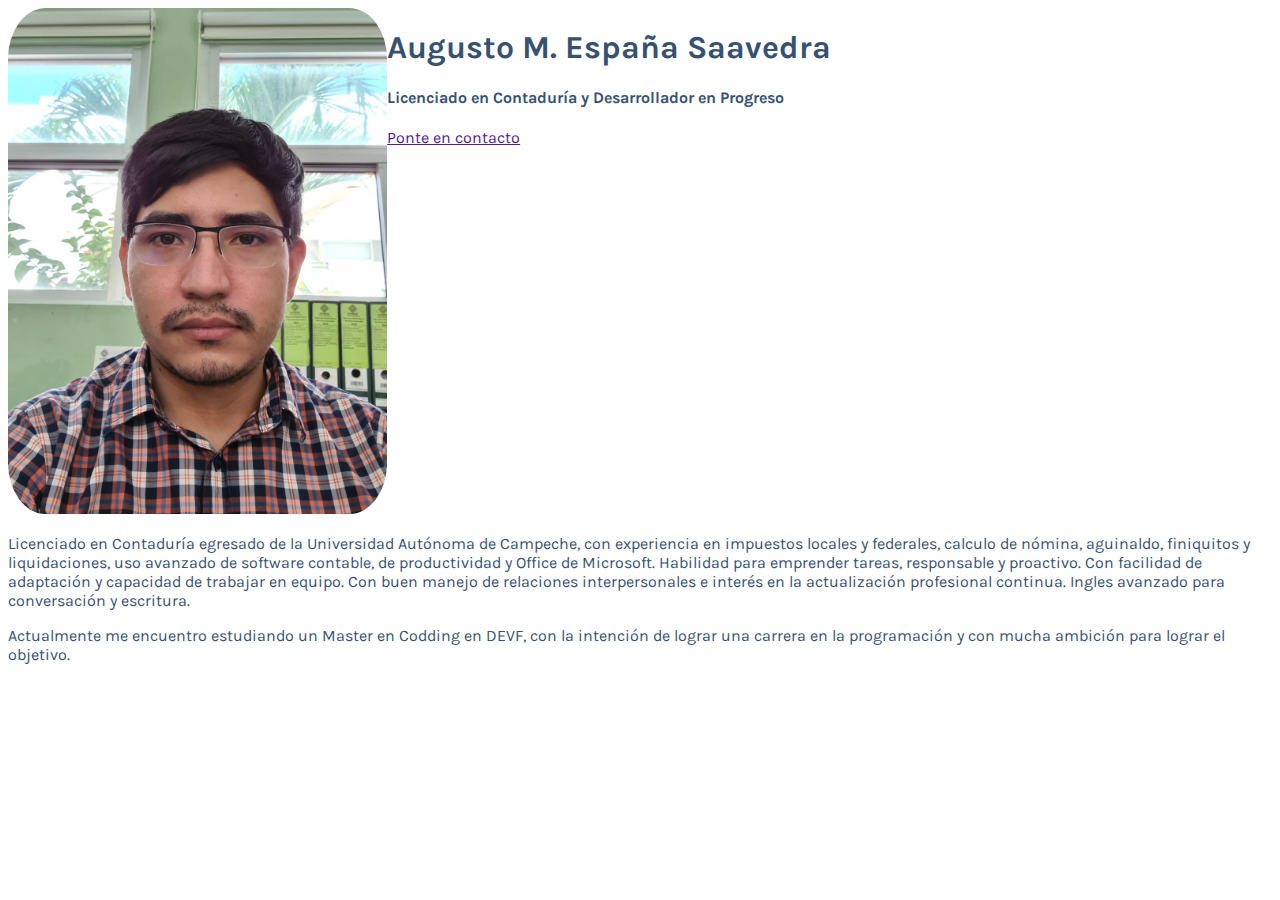
==== projects/cv/index.html @ a479f77f "cv comenzado" ====
<!DOCTYPE html>
<html lang="en">

<head>
    <meta charset="UTF-8">
    <meta http-equiv="X-UA-Compatible" content="IE=edge">
    <meta name="viewport" content="width=device-width, initial-scale=1.0">
    <title>CV Augusto España</title>
    <link rel="stylesheet" href="css/styles.css">
    <link rel="preconnect" href="https://fonts.googleapis.com">
    <link rel="preconnect" href="https://fonts.gstatic.com" crossorigin>
    <link
        href="https://fonts.googleapis.com/css2?family=Karla:ital,wght@0,200;0,300;0,400;0,500;0,600;0,700;0,800;1,200;1,300;1,400;1,500;1,600;1,700;1,800&display=swap"
        rel="stylesheet">
</head>

<body>
    <div class="header-background">
        <header class="container-mp">
            <img class="img-header" src="brand/Augusto M. España Saavedra.jpeg" alt="">
            <div class="header-detail">
                <h1 class="name-header">
                    Augusto M. España Saavedra
                </h1>
                <h4 class="title-header">
                    Licenciado en Contaduría y Desarrollador en Progreso
                </h4>
                <a class="button-header" href="">
                    Ponte en contacto
                </a>
            </div>
        </header>
        <section class="container-paragraph">
            <p>
                Licenciado en Contaduría egresado de la Universidad Autónoma de Campeche, con experiencia en impuestos
                locales y federales, calculo de nómina, aguinaldo, finiquitos y liquidaciones, uso avanzado de software
                contable, de productividad y Office de Microsoft. Habilidad para emprender tareas, responsable y
                proactivo. Con facilidad de adaptación y capacidad de trabajar en equipo. Con buen manejo de relaciones
                interpersonales e interés en la actualización profesional continua. Ingles avanzado para conversación y
                escritura.
            </p>
            <p>
                Actualmente me encuentro estudiando un Master en Codding en DEVF, con la intención de lograr una carrera
                en la programación y con mucha ambición para lograr el objetivo.
            </p>
        </section>


    </div>
</body>

</html>
---- projects/cv/css/styles.css ----
body {
    font-family: 'Karla', sans-serif;
    color: #385170;
}


.header-detail {
    display: inline;
    position: absolute;
}

.img-header {
    width: 30%;
    border-radius: 10%;
}
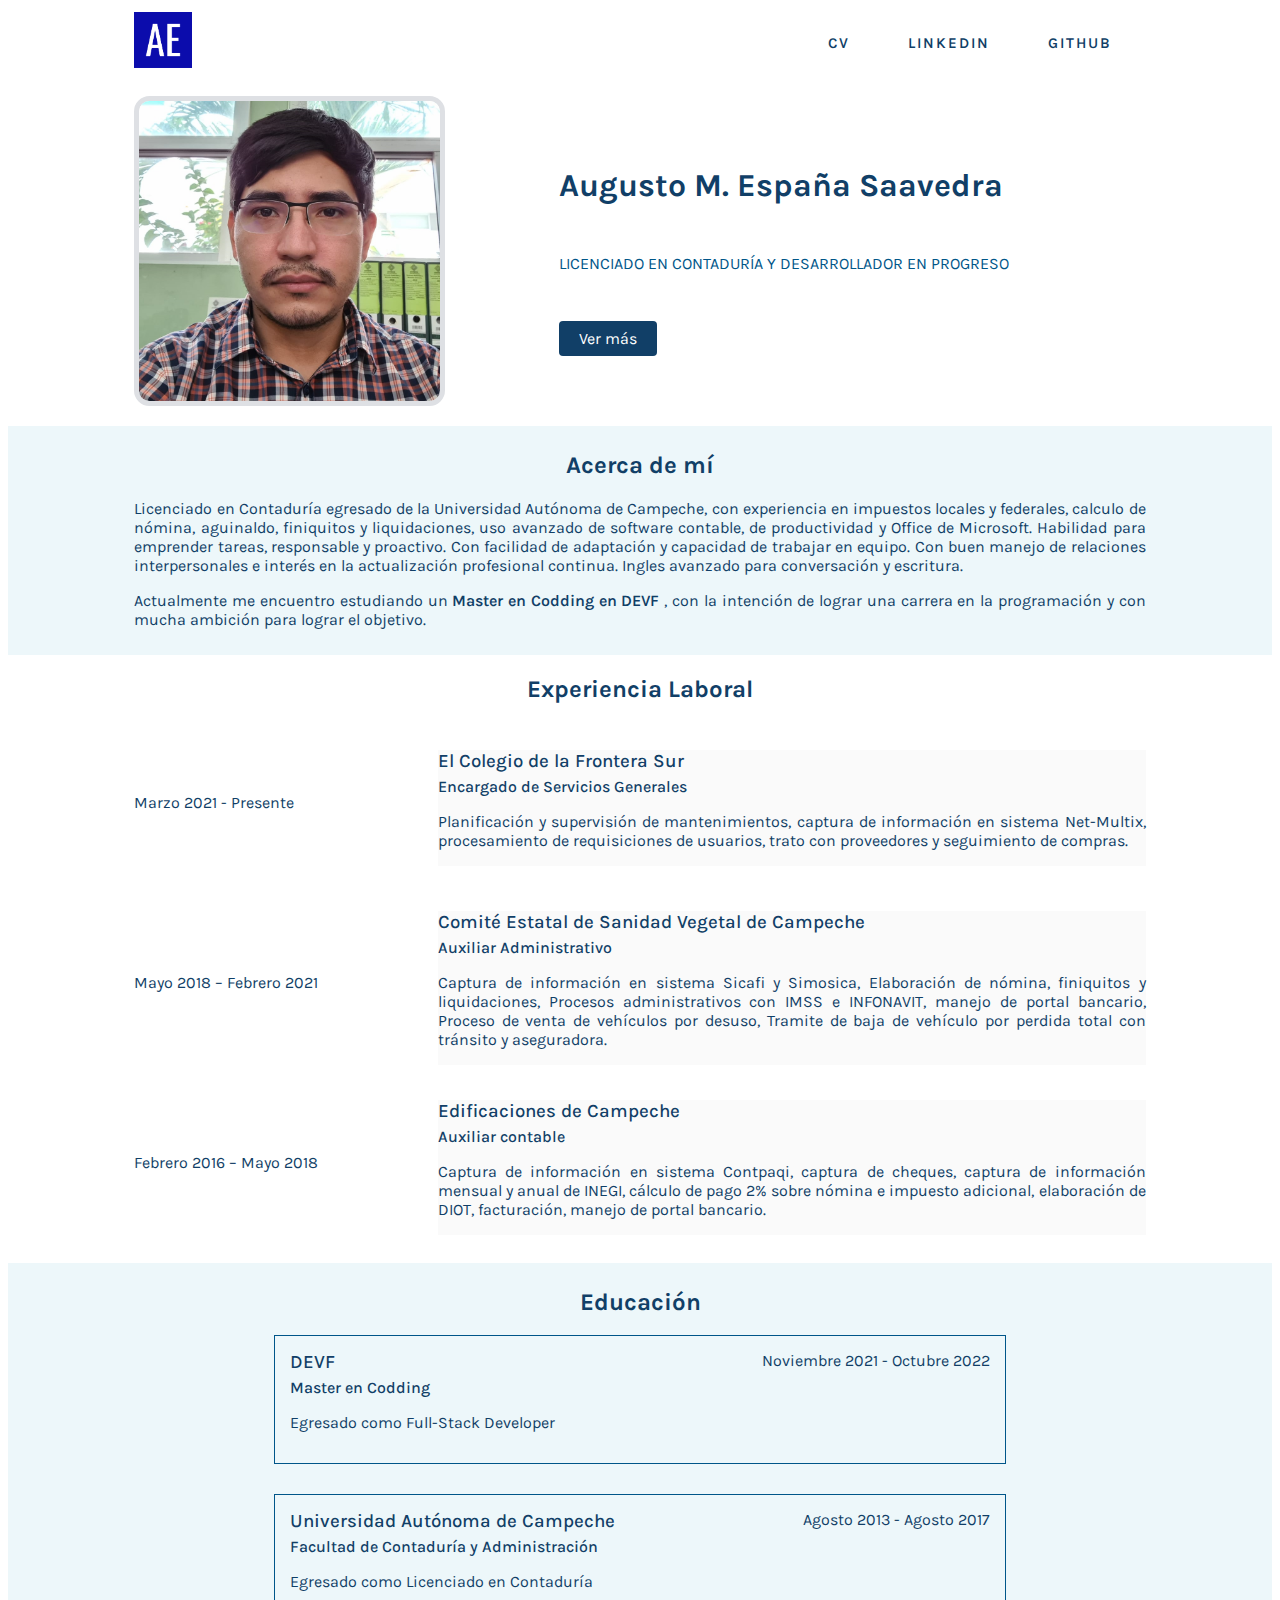
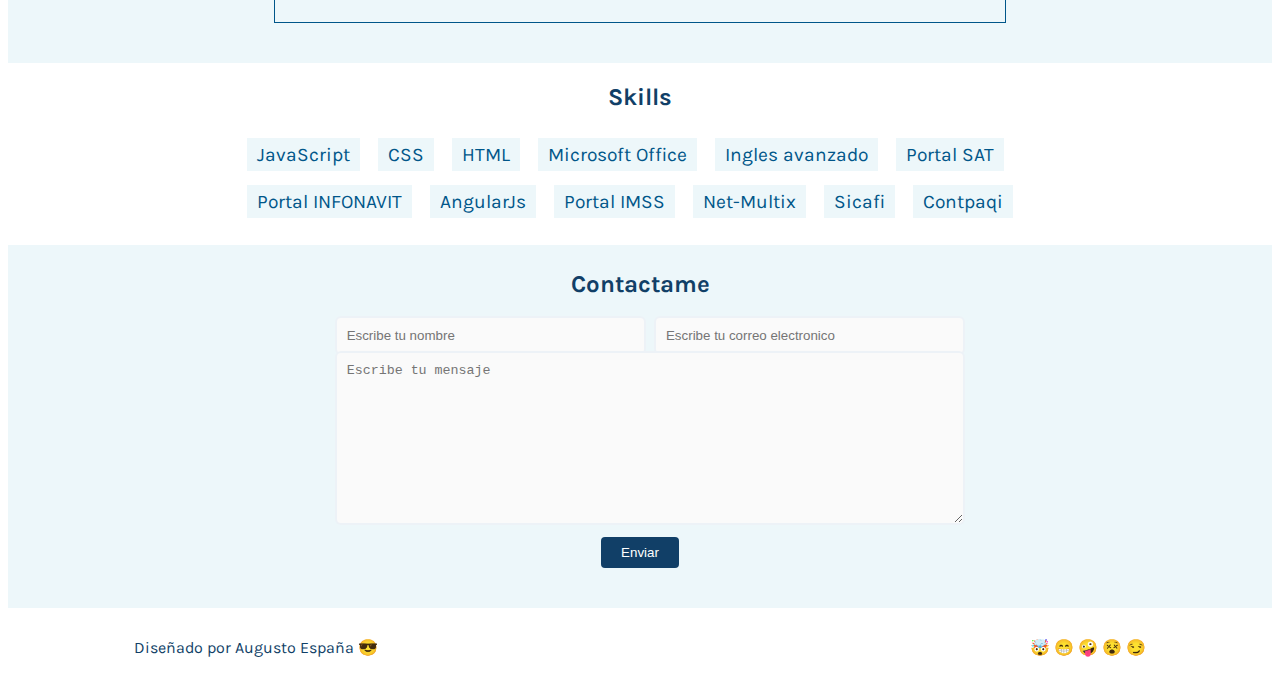
==== commit d25dcc5f: "antes de pinterest" ====
--- a/projects/cv/index.html
+++ b/projects/cv/index.html
@@ -15,9 +15,29 @@
 </head>
 
 <body>
+    <div class="container">
+        <!-- Inicia navbar -->
+        <nav class="mb">
+            <img class="navbar-logo" src="brand/logo_large.png" alt="logo-de-mi-sitio-web.png">
+            <ul class="nav-link">
+                <li class="navbar-element">
+                    <a class="navbar-link" href="">CV</a>
+                </li>
+                <li class="navbar-element">
+                    <a class="navbar-link" href="">LinkedIn</a>
+                </li>
+                <li class="navbar-element">
+                    <a class="navbar-link" href="">Github</a>
+                </li>
+            </ul>
+
+    </div>
+    </nav>
+    <!-- Finaliza navbar -->
+
     <div class="header-background">
-        <header class="container-mp">
-            <img class="img-header" src="brand/Augusto M. España Saavedra.jpeg" alt="">
+        <header id="header_home" class="container mb">
+            <img class="img-header" src="brand/Augusto M. España Saavedra2.jpg" alt="Este-soy-yo.jpg">
             <div class="header-detail">
                 <h1 class="name-header">
                     Augusto M. España Saavedra
@@ -25,28 +45,189 @@
                 <h4 class="title-header">
                     Licenciado en Contaduría y Desarrollador en Progreso
                 </h4>
-                <a class="button-header" href="">
-                    Ponte en contacto
+                <a class="button-main" href=" " target="_blank">
+                    Ver más
                 </a>
             </div>
         </header>
-        <section class="container-paragraph">
-            <p>
-                Licenciado en Contaduría egresado de la Universidad Autónoma de Campeche, con experiencia en impuestos
-                locales y federales, calculo de nómina, aguinaldo, finiquitos y liquidaciones, uso avanzado de software
-                contable, de productividad y Office de Microsoft. Habilidad para emprender tareas, responsable y
-                proactivo. Con facilidad de adaptación y capacidad de trabajar en equipo. Con buen manejo de relaciones
-                interpersonales e interés en la actualización profesional continua. Ingles avanzado para conversación y
-                escritura.
-            </p>
-            <p>
-                Actualmente me encuentro estudiando un Master en Codding en DEVF, con la intención de lograr una carrera
-                en la programación y con mucha ambición para lograr el objetivo.
-            </p>
+        <section class="bg-color2">
+            <div class="container">
+                <h2>Acerca de mí</h2>
+                <p>
+                    Licenciado en Contaduría egresado de la Universidad Autónoma de Campeche, con experiencia en
+                    impuestos
+                    locales y federales, calculo de nómina, aguinaldo, finiquitos y liquidaciones, uso avanzado de
+                    software
+                    contable, de productividad y Office de Microsoft. Habilidad para emprender tareas, responsable y
+                    proactivo. Con facilidad de adaptación y capacidad de trabajar en equipo. Con buen manejo de
+                    relaciones
+                    interpersonales e interés en la actualización profesional continua. Ingles avanzado para
+                    conversación y
+                    escritura.
+                </p>
+                <p>
+                    Actualmente me encuentro estudiando un <span class="text-bold">Master en Codding en DEVF </span>,
+                    con la intención de lograr una carrera
+                    en la programación y con mucha ambición para lograr el objetivo.
+                </p>
+            </div>
         </section>
-
-
-    </div>
+    </div>
+    <section>
+        <div class="container">
+            <h2>
+                Experiencia Laboral
+            </h2>
+            <div class="grid">
+                <div class="jobs-time">
+                    <span class="date-1">
+                        Marzo 2021 - Presente
+                    </span>
+                </div>
+
+                <div class="margin-jobs">
+                    <h3 class="job-1">
+                        El Colegio de la Frontera Sur
+                    </h3>
+                    <h4 class="jobtitle-1">
+                        Encargado de Servicios Generales
+                    </h4>
+                    <p class="responsabilities-1">
+                        Planificación y supervisión de mantenimientos, captura de información en sistema Net-Multix,
+                        procesamiento de requisiciones de usuarios, trato con proveedores y seguimiento de compras.
+                    </p>
+                </div>
+                <div class="jobs-time">
+                    <span class="date-2">
+                        Mayo 2018 – Febrero 2021
+                    </span>
+                </div>
+
+                <div class="margin-jobs">
+                    <h3 class="job-2">
+                        Comité Estatal de Sanidad Vegetal de Campeche
+                    </h3>
+                    <h4 class="jobtitle-2">
+                        Auxiliar Administrativo
+                    </h4>
+                    <p class="responsabilities-2">
+                        Captura de información en sistema Sicafi y Simosica, Elaboración de nómina, finiquitos y
+                        liquidaciones, Procesos administrativos con IMSS e INFONAVIT, manejo de portal bancario, Proceso
+                        de
+                        venta de vehículos por desuso, Tramite de baja de vehículo por perdida total con tránsito y
+                        aseguradora.
+                    </p>
+                </div>
+                <div class="jobs-time">
+                    <span class="date-3">
+                        Febrero 2016 – Mayo 2018
+                    </span>
+                </div>
+
+                <div class="margin-jobs">
+                    <h3 class="job-3">
+                        Edificaciones de Campeche
+                    </h3>
+                    <h4 class="jobtitle-3">
+                        Auxiliar contable
+                    </h4>
+                    <p class="responsabilities-3">
+                        Captura de información en sistema Contpaqi, captura de cheques, captura de información mensual y
+                        anual de INEGI, cálculo de pago 2% sobre nómina e impuesto adicional, elaboración de DIOT,
+                        facturación, manejo de portal bancario.
+                    </p>
+                </div>
+            </div>
+        </div>
+    </section>
+    <section class="bg-color2">
+        <div class="container">
+            <h2>
+                Educación
+            </h2>
+            <div class="education-block">
+                <h3>DEVF</h3>
+                <span class="education-date">Noviembre 2021 - Octubre 2022</span>
+                <h4>Master en Codding</h4>
+                <p>
+                    Egresado como Full-Stack Developer
+                </p>
+            </div>
+            <div class="education-block">
+                <h3>Universidad Autónoma de Campeche</h3>
+                <span class="education-date">Agosto 2013 - Agosto 2017</span>
+                <h4>Facultad de Contaduría y Administración</h4>
+                <p>
+                    Egresado como Licenciado en Contaduría
+                </p>
+            </div>
+        </div>
+    </section>
+    <div class="container">
+        <div id="skills">
+            <h2>Skills</h2>
+            <ul id="ul">
+                <li id="li">JavaScript</li>
+                <li id="li">CSS</li>
+                <li id="li">HTML</li>
+                <li id="li">Microsoft Office</li>
+                <li id="li">Ingles avanzado</li>
+                <li id="li">Portal SAT</li>
+                <li id="li">Portal INFONAVIT</li>
+                <li id="li">AngularJs</li>
+                <li id="li">Portal IMSS</li>
+                <li id="li">Net-Multix</li>
+                <li id="li">Sicafi</li>
+                <li id="li">Contpaqi</li>
+            </ul>
+        </div>
+    </div>
+    <div class="bg-color2">
+        <div class="container">
+            <h2>
+                Contactame
+            </h2>
+            <div>
+                <form action="#" id="contact-form">
+                    <div class="form">
+                        <input type="text" placeholder="Escribe tu nombre">
+                        <input type="text" placeholder="Escribe tu correo electronico">
+                    </div>
+                    <div>
+                        <textarea rows="10" placeholder="Escribe tu mensaje"></textarea>
+                    </div>
+                    <div class="button-contact">
+                        <button class="button-main">
+                            Enviar
+                        </button>
+                    </div>
+
+                </form>
+            </div>
+        </div>
+    </div>
+    <footer class="section-design">
+        <div class="container">
+          <div class="footer__container">
+            <div>
+              <p>Diseñado por Augusto España 😎</p>
+            </div>
+            <div>
+              <ul>
+                <li class="icon-list">🤯</li>
+                <li class="icon-list">😁</li>
+                <li class="icon-list">🤪</li>
+                <li class="icon-list">😵</li>
+                <li class="icon-list">😏</li>
+              </ul>
+            </div>
+          </div>
+    
+        </div>
+    
+      </footer>
+
+
 </body>
 
 </html>--- a/projects/cv/css/styles.css
+++ b/projects/cv/css/styles.css
@@ -1,15 +1,326 @@
 body {
     font-family: 'Karla', sans-serif;
-    color: #385170;
-}
-
+    color: var(--color1);
+}
+
+:root {
+    --color1: #113f67;
+    --color2: #005689;
+    --color3: #096db5;
+    --color4: #007cb9;
+    --color5: #4f81c7;
+    --background-color1: #e7eaf6;
+    --background-color2: #fafafa;
+    --background-color3: #edf7fa;
+    --background-color4: #e4f1fe;
+}
+
+nav {
+    display: flex;
+    justify-content: space-between;
+}
+
+.container {
+    margin: auto;
+    width: 80%;
+}
+
+.navbar-logo {
+    height: 56px;
+    padding: 4px 0px;
+}
+
+.nav-link {
+    height: 36px;
+    display: flex;
+    align-items: center;
+}
+
+.navbar-element {
+    display: inline;
+    padding: 4px;
+    margin-right: 10px;
+}
+
+.navbar-link {
+    color: var(--color1);
+    text-decoration: none;
+    padding: 10px 20px;
+    text-transform: uppercase;
+    font-weight: 600;
+    letter-spacing: 2px;
+    font-size: 15px;
+}
+
+.navbar-link:hover {
+    color: var(--color3);
+}
 
 .header-detail {
+    padding: 50px;
+    display: flex;
+    flex-direction: column;
+    justify-content: space-between;
+    padding-left: 20px;
+}
+
+.img-header {
+    height: 300px;
+    border-radius: 5%;
+    border: 5px solid #dee0e4;
+}
+
+.mb {
+    margin-bottom: 20px;
+}
+
+.mt-50 {
+    margin-top: 50px;
+}
+
+.pb-50 {
+    padding-bottom: 50px;
+}
+
+.mb-50 {
+    margin-bottom: 50px;
+}
+
+.title-header {
+    text-transform: uppercase;
+    color: var(--color2);
+    font-weight: 400;
+    margin-bottom: 20px;
+    margin-top: 0px;
+}
+
+#header_home {
+    display: grid;
+    grid-template-columns: 40% 60%;
+}
+
+.button-main {
+    background-color: var(--color1);
+    color: white;
+    text-decoration: none;
+    width: fit-content;
+    padding: 8px 20px;
+    border-radius: 4px;
+}
+
+.text-bold {
+    font-weight: 600;
+}
+
+h2 {
+    text-align: center;
+}
+
+p {
+    text-align: justify;
+}
+
+.bg-color2 {
+    background-color: var(--background-color3);
+    width: 100%;
+    padding: 5px 0px 10px 0px;
+}
+
+.grid {
+    display: grid;
+    grid-template-columns: 30% 70%;
+    grid-template-rows: 20vh 20vh 20vh;
+}
+
+.date-1 {
+    grid-column: 1 / 2;
+    grid-row: 1 / 4;
+}
+
+.job-1 {
+    grid-column: 2 / 3;
+    grid-row: 1 / 2;
+}
+
+.jobtitle-1 {
+    grid-column: 2 / 3;
+    grid-row: 2 / 3;
+}
+
+.responsabilities-1 {
+    grid-column: 2 / 3;
+    grid-row: 3 / 4;
+}
+
+.date-2 {
+    grid-row: 4 / 7;
+    grid-column: 1 / 2;
+}
+
+.job-2 {
+    grid-column: 2 / 3;
+    grid-row: 4 / 5;
+}
+
+.jobtitle-2 {
+    grid-column: 2 / 3;
+    grid-row: 5 / 6;
+}
+
+.responsabilities-2 {
+    grid-column: 2 / 3;
+    grid-row: 6 / 7;
+}
+
+.date-3 {
+    grid-row: 7 / 10;
+    grid-column: 1 / 2;
+}
+
+.job-3 {
+    grid-column: 2 / 3;
+    grid-row: 7 / 8;
+}
+
+.jobtitle-3 {
+    grid-column: 2 / 3;
+    grid-row: 8 / 9;
+}
+
+.responsabilities-3 {
+    grid-column: 2 / 3;
+    grid-row: 9 / 10;
+}
+
+.jobs-time {
+    padding-top: 70px;
+}
+
+.margin-jobs {
+    background-color: var(--background-color2);
+    margin-bottom: 10px;
+    align-self: center;
+}
+
+.education-block {
+    max-width: 700px;
+    margin: 0 auto 30px auto;
+    padding: 15px;
+    border: 1px solid var(--color2);
+    text-align: left;
+}
+
+h3 {
+    font-weight: 500;
+    float: left;
+    margin: 0 0 5px 0;
+}
+
+.education-date {
+    float: right;
+}
+
+h4 {
+    font-weight: 500;
+    clear: both;
+    margin: 0 0 15px 0;
+
+}
+
+#skills {
+    margin-bottom: 20px;
+}
+
+#ul {
+    display: block;
+    margin: 0 auto;
+    padding: 0;
+    max-width: 800px;
+}
+
+#li {
+    display: inline-block;
+    margin: 7px;
+    padding: 5px 10px;
+    background-color: var(--background-color3);
+    color: var(--color2);
+    list-style: none;
+    cursor: default;
+    font-size: 1.2em;
+}
+
+#contact-form {
+    margin: auto;
+    display: block;
+    width: 60%;
+    margin-bottom: 30px;
+}
+
+#contact-form .form {
+    display: grid;
+    grid-template-columns: repeat(2, 1fr);
+    grid-gap: 2rem;
+}
+
+#contact-form .input {
+    width: 100%;
+    margin-bottom: 10px;
+}
+
+input {
+    width: 100%;
+}
+
+#contact-form textarea,
+#contact-form input {
+    background-color: var(--background-color2);
+    border: unset;
+    padding: 10px;
+    border-radius: 4px;
+    box-shadow: 0 0 0 2px #edf2f7;
+    transition: all 0.15s ease-out;
+    color: var(--color5);
+}
+
+#contact-form textarea:hover,
+#contact-form input:hover {
+    box-shadow: 0 0 0 2px #ccd6e0;
+}
+
+#contact-form textarea:focus,
+#contact-form input:focus {
+    background-color: #fff;
+    box-shadow: inset 0 0 0 2px var(--color3);
+}
+
+#contact-form textarea {
+    width: 100%;
+}
+
+#contact-form button {
+    float: center;
+    border: unset;
+    margin-top: 10px;
+}
+
+.button-contact {
+    text-align: center;
+
+}
+
+.footer__container {
+    display: flex;
+    justify-content: space-between;
+}
+
+.footer__container * {
     display: inline;
-    position: absolute;
-}
-
-.img-header {
-    width: 30%;
-    border-radius: 10%;
-}+  }
+  
+  .footer__container div ul {
+    margin: 0px;
+  }
+
+  .section-design {
+    padding: 30px 0px 30px 0px;
+  }